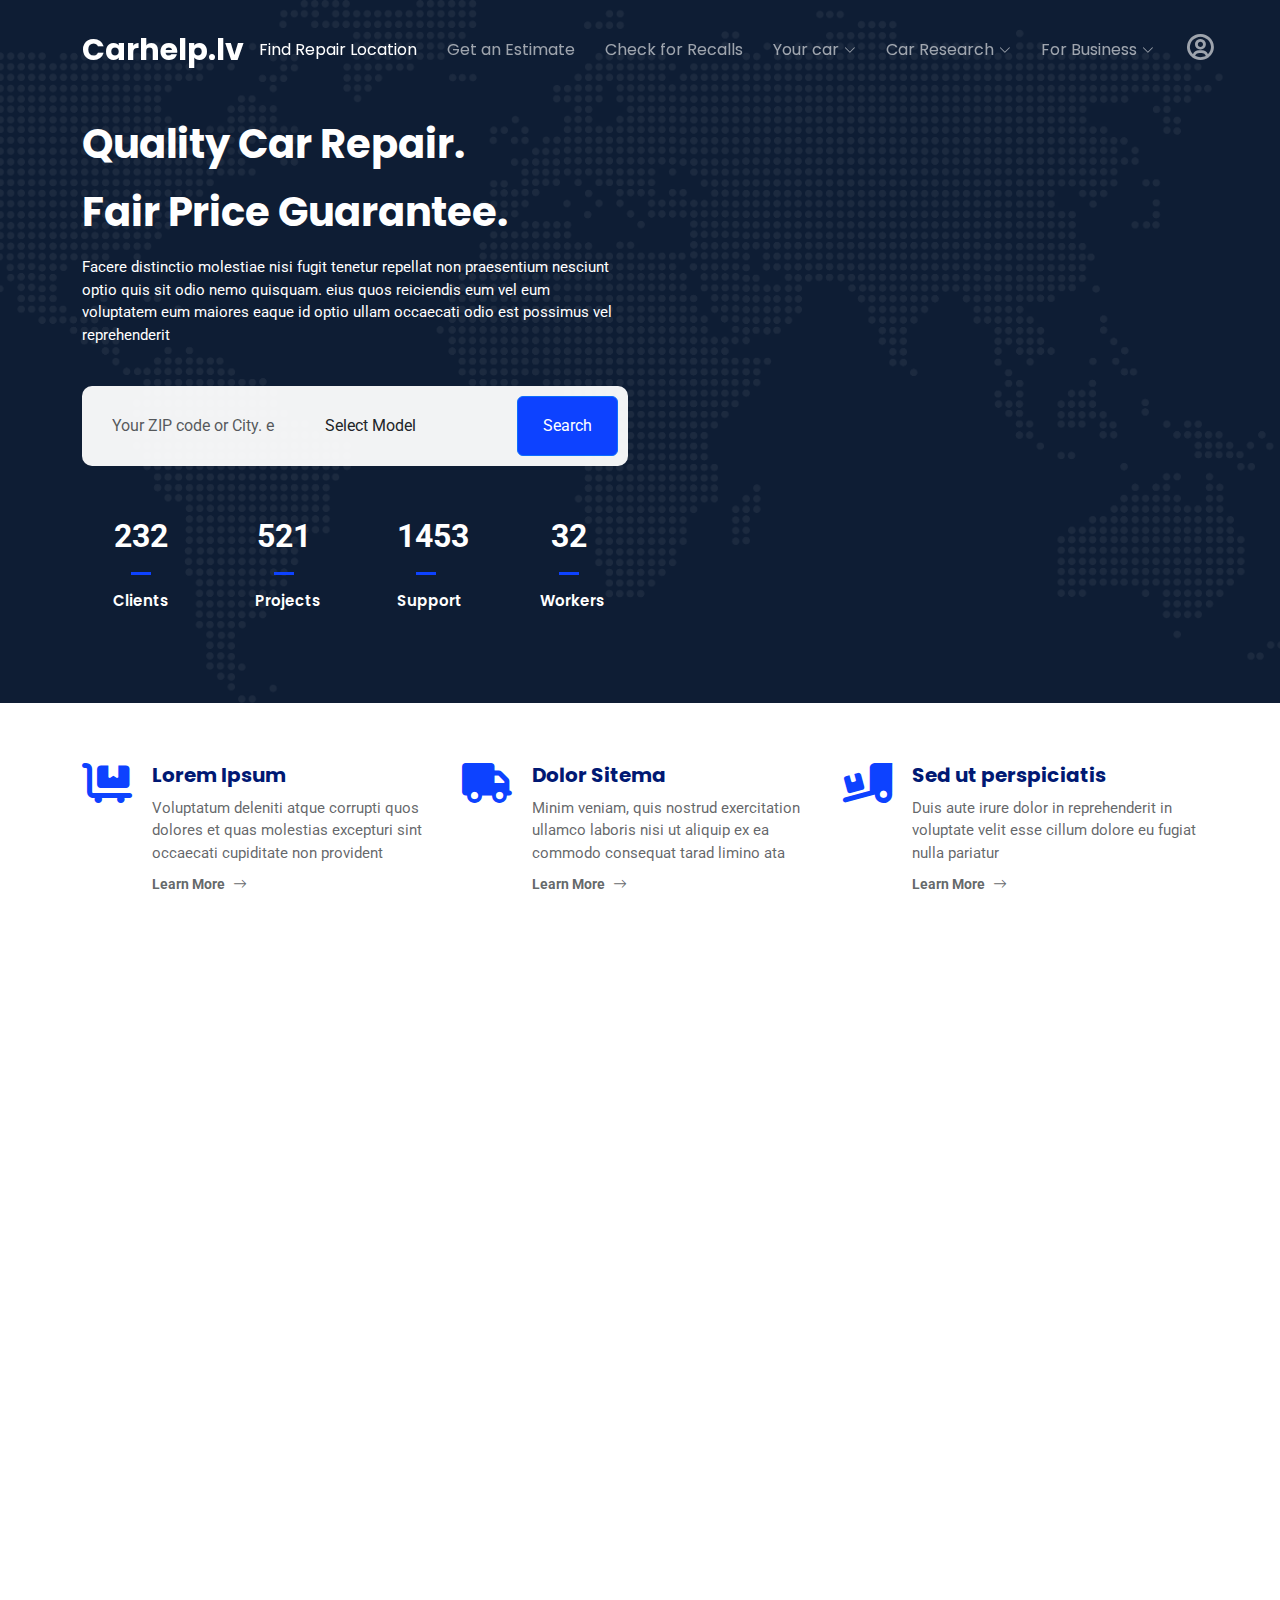
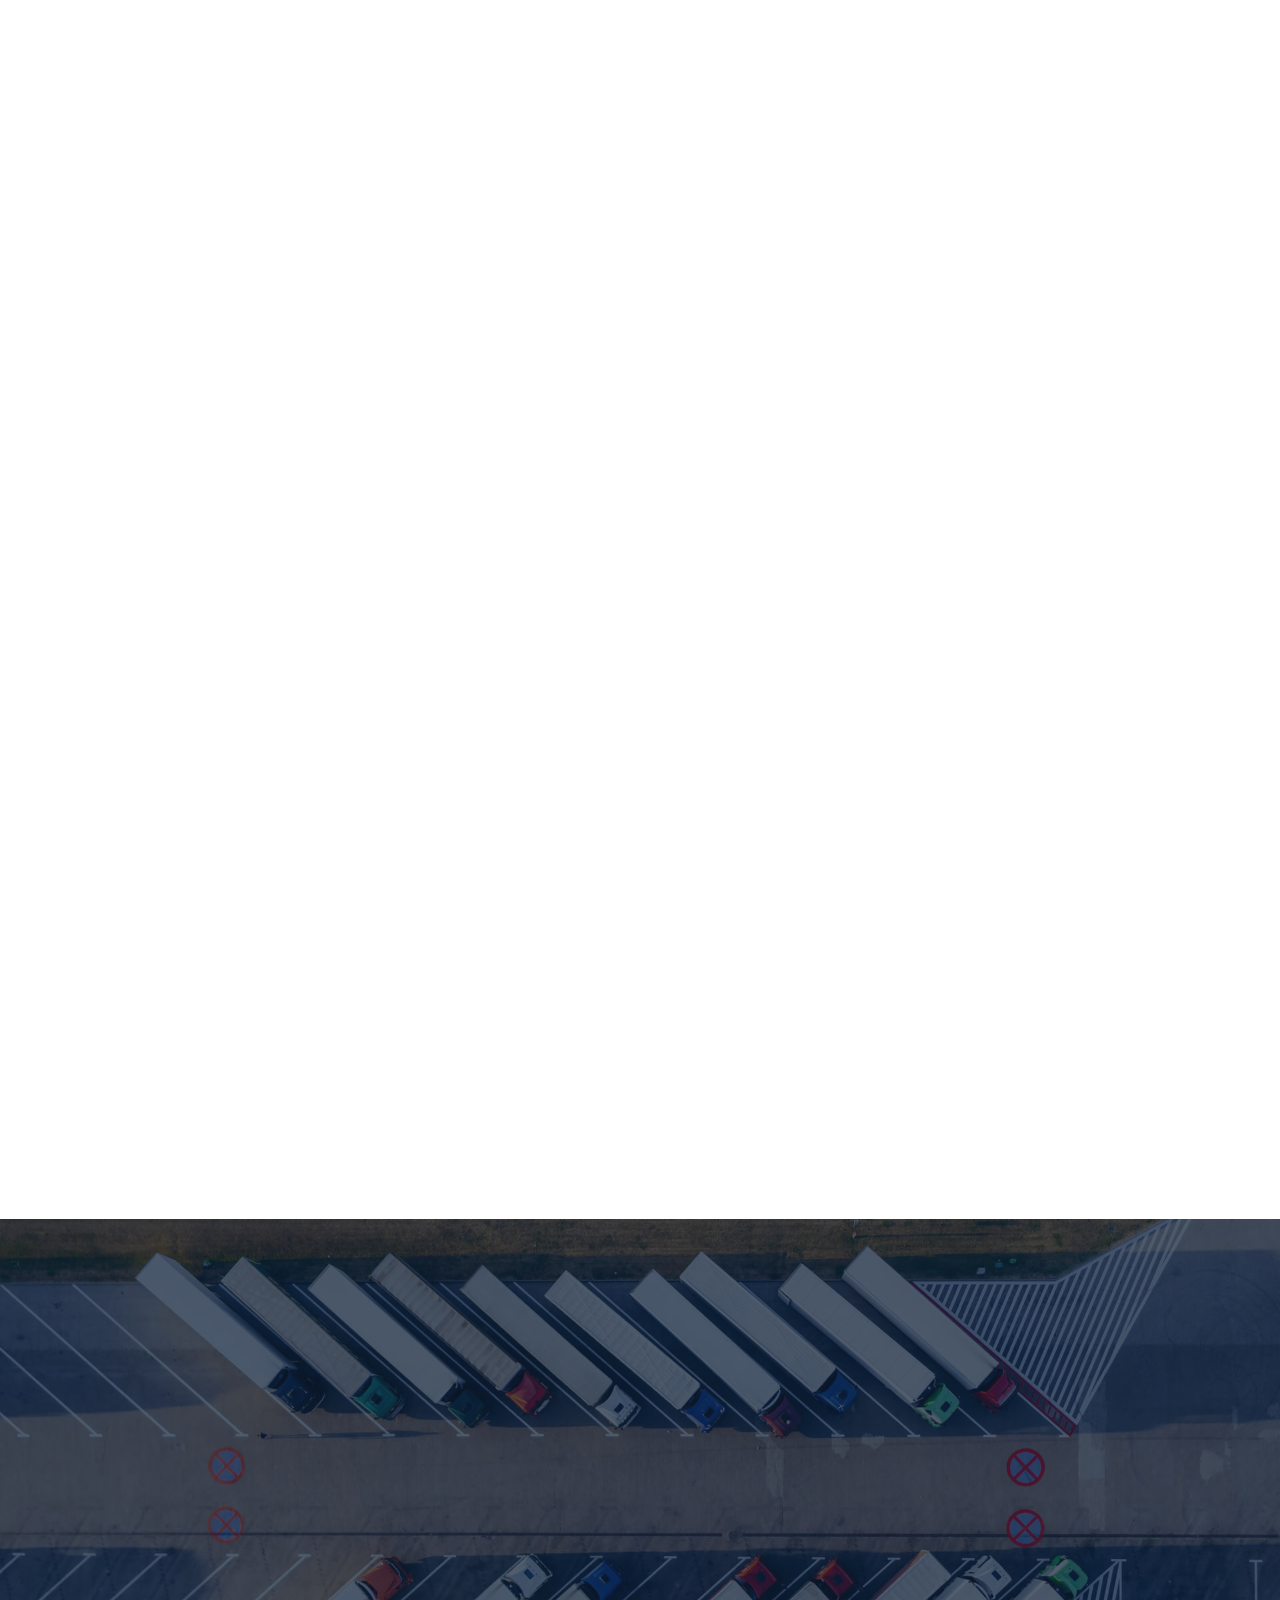
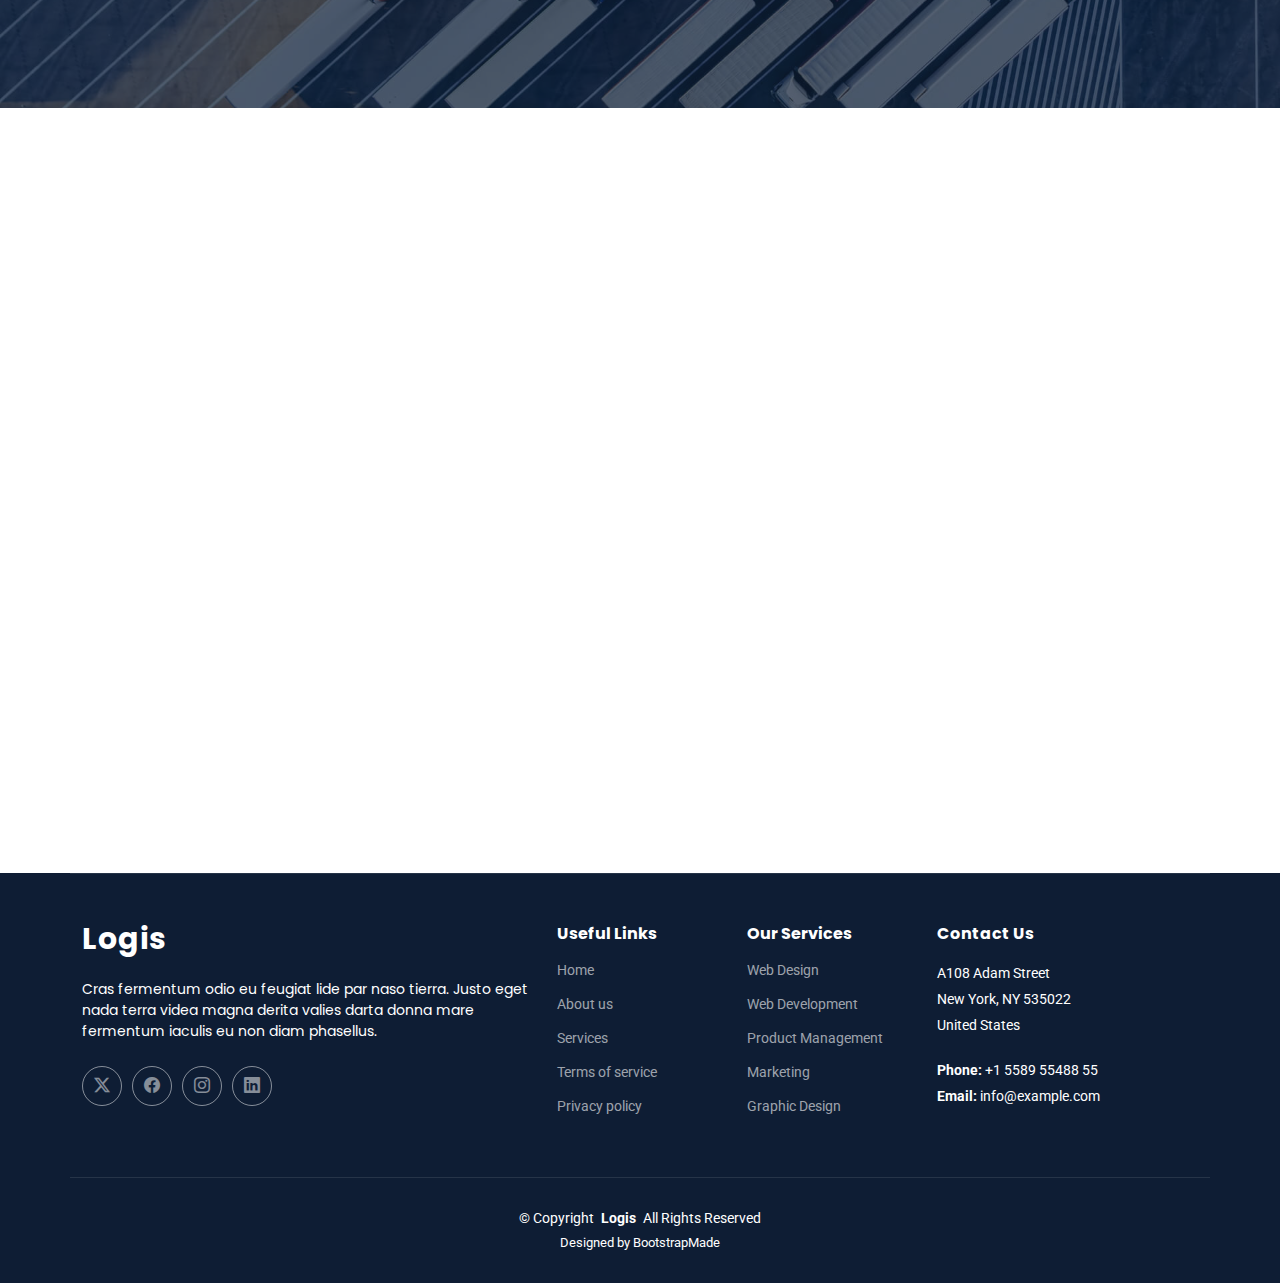
==== index.html @ 6262b12f "initial commit" ====
<!DOCTYPE html>
<html lang="en">

<head>
  <meta charset="utf-8">
  <meta content="width=device-width, initial-scale=1.0" name="viewport">
  <title>CARHELP.LV</title>
  <meta name="description" content="">
  <meta name="keywords" content="">

  <!-- Favicons -->
  <link href="assets/img/favicon.png" rel="icon">
  <link href="assets/img/apple-touch-icon.png" rel="apple-touch-icon">

  <!-- Fonts -->
  <link href="https://fonts.googleapis.com" rel="preconnect">
  <link href="https://fonts.gstatic.com" rel="preconnect" crossorigin>
  <link href="https://fonts.googleapis.com/css2?family=Roboto:ital,wght@0,100;0,300;0,400;0,500;0,700;0,900;1,100;1,300;1,400;1,500;1,700;1,900&family=Poppins:ital,wght@0,100;0,200;0,300;0,400;0,500;0,600;0,700;0,800;0,900;1,100;1,200;1,300;1,400;1,500;1,600;1,700;1,800;1,900&display=swap" rel="stylesheet">

  <!-- Vendor CSS Files -->
  <link href="assets/vendor/bootstrap/css/bootstrap.min.css" rel="stylesheet">
  <link href="assets/vendor/bootstrap-icons/bootstrap-icons.css" rel="stylesheet">
  <link href="assets/vendor/aos/aos.css" rel="stylesheet">
  <link href="assets/vendor/fontawesome-free/css/all.min.css" rel="stylesheet">
  <link href="assets/vendor/glightbox/css/glightbox.min.css" rel="stylesheet">
  <link href="assets/vendor/swiper/swiper-bundle.min.css" rel="stylesheet">

  <link href='https://unpkg.com/boxicons@2.1.4/css/boxicons.min.css' rel='stylesheet'>

  <!-- Main CSS File -->
  <link href="assets/css/main.css" rel="stylesheet">

</head>

<body class="index-page">

  <header id="header" class="header d-flex align-items-center fixed-top">
    <div class="container-fluid container-xl position-relative d-flex align-items-center">

      <a href="index.html" class="logo d-flex align-items-center me-auto">
        <!-- Uncomment the line below if you also wish to use an image logo -->
        <!-- <img src="assets/img/logo.png" alt=""> -->
        <h1 class="sitename">Carhelp.lv</h1>
      </a>

      <nav id="navmenu" class="navmenu">
        <ul>
          <li><a href="map.html" class="active">Find Repair Location<br></a></li>
          <li><a href="about.html">Get an Estimate</a></li>
          <li><a href="services.html">Check for Recalls</a></li>
          <li class="dropdown"><a href="#"><span>Your car</span> <i class="bi bi-chevron-down toggle-dropdown"></i></a>
            <ul>
              <li><a href="#">Dropdown 1</a></li>
              <li class="dropdown"><a href="#"><span>Deep Dropdown</span> <i class="bi bi-chevron-down toggle-dropdown"></i></a>
                <ul>
                  <li><a href="#">Deep Dropdown 1</a></li>
                  <li><a href="#">Deep Dropdown 2</a></li>
                  <li><a href="#">Deep Dropdown 3</a></li>
                  <li><a href="#">Deep Dropdown 4</a></li>
                  <li><a href="#">Deep Dropdown 5</a></li>
                </ul>
              </li>
              <li><a href="#">Dropdown 2</a></li>
              <li><a href="#">Dropdown 3</a></li>
              <li><a href="#">Dropdown 4</a></li>
            </ul>
          </li>
          <li class="dropdown"><a href="#"><span>Car Research</span> <i class="bi bi-chevron-down toggle-dropdown"></i></a>
            <ul>
              <li><a href="#">Dropdown 1</a></li>
              <li class="dropdown"><a href="#"><span>Deep Dropdown</span> <i class="bi bi-chevron-down toggle-dropdown"></i></a>
                <ul>
                  <li><a href="#">Deep Dropdown 1</a></li>
                  <li><a href="#">Deep Dropdown 2</a></li>
                  <li><a href="#">Deep Dropdown 3</a></li>
                  <li><a href="#">Deep Dropdown 4</a></li>
                  <li><a href="#">Deep Dropdown 5</a></li>
                </ul>
              </li>
              <li><a href="#">Dropdown 2</a></li>
              <li><a href="#">Dropdown 3</a></li>
              <li><a href="#">Dropdown 4</a></li>
            </ul>
          </li>
          <li class="dropdown"><a href="#"><span>For Business</span> <i class="bi bi-chevron-down toggle-dropdown"></i></a>
            <ul>
              <li><a href="#">Dropdown 1</a></li>
              <li class="dropdown"><a href="#"><span>Deep Dropdown</span> <i class="bi bi-chevron-down toggle-dropdown"></i></a>
                <ul>
                  <li><a href="#">Deep Dropdown 1</a></li>
                  <li><a href="#">Deep Dropdown 2</a></li>
                  <li><a href="#">Deep Dropdown 3</a></li>
                  <li><a href="#">Deep Dropdown 4</a></li>
                  <li><a href="#">Deep Dropdown 5</a></li>
                </ul>
              </li>
              <li><a href="#">Dropdown 2</a></li>
              <li><a href="#">Dropdown 3</a></li>
              <li><a href="#">Dropdown 4</a></li>
            </ul>
          </li>
        </ul>
        <i class="mobile-nav-toggle d-xl-none bi bi-list"></i>
      </nav>

      <!-- <a class="btn-getstarted" href="get-a-quote.html">
        <i class='bx bx-search-alt-2'></i>
      </a> -->

      <a href="" class="btn-getstarted">
        <i class='bx bx-user-circle'></i>
      </a>

    </div>
  </header>

  <main class="main">

    <!-- Hero Section -->
    <section id="hero" class="hero section dark-background">

      <img src="assets/img/world-dotted-map.png" alt="" class="hero-bg" data-aos="fade-in">

      <div class="container">
        <div class="row gy-4 d-flex justify-content-between">
          <div class="col-lg-6 order-2 order-lg-1 d-flex flex-column justify-content-center">
            <h2 data-aos="fade-up">Quality Car Repair.</h2>
            <h2 data-aos="fade-up">Fair Price Guarantee.</h2>
            <p data-aos="fade-up" data-aos-delay="100">Facere distinctio molestiae nisi fugit tenetur repellat non praesentium nesciunt optio quis sit odio nemo quisquam. eius quos reiciendis eum vel eum voluptatem eum maiores eaque id optio ullam occaecati odio est possimus vel reprehenderit</p>

            <form action="#" class="form-search d-flex align-items-stretch mb-3" data-aos="fade-up" data-aos-delay="200">
              <input type="text" class="form-control" placeholder="Your ZIP code or City. e.g. New York">
              <select name="" id="" class="form-control">
                <option value="">Select Model</option>
                <option value="">BMW</option>
                <option value="">Mercedes-Benz</option>
                <option value="">Audi</option>
              </select>
              <button type="submit" class="btn btn-primary">Search</button>
            </form>

            <div class="row gy-4" data-aos="fade-up" data-aos-delay="300">

              <div class="col-lg-3 col-6">
                <div class="stats-item text-center w-100 h-100">
                  <span data-purecounter-start="0" data-purecounter-end="232" data-purecounter-duration="0" class="purecounter">232</span>
                  <p>Clients</p>
                </div>
              </div><!-- End Stats Item -->

              <div class="col-lg-3 col-6">
                <div class="stats-item text-center w-100 h-100">
                  <span data-purecounter-start="0" data-purecounter-end="521" data-purecounter-duration="0" class="purecounter">521</span>
                  <p>Projects</p>
                </div>
              </div><!-- End Stats Item -->

              <div class="col-lg-3 col-6">
                <div class="stats-item text-center w-100 h-100">
                  <span data-purecounter-start="0" data-purecounter-end="1453" data-purecounter-duration="0" class="purecounter">1453</span>
                  <p>Support</p>
                </div>
              </div><!-- End Stats Item -->

              <div class="col-lg-3 col-6">
                <div class="stats-item text-center w-100 h-100">
                  <span data-purecounter-start="0" data-purecounter-end="32" data-purecounter-duration="0" class="purecounter">32</span>
                  <p>Workers</p>
                </div>
              </div><!-- End Stats Item -->

            </div>

          </div>

          <!-- <div class="col-lg-5 order-1 order-lg-2 hero-img" data-aos="zoom-out">
            <img src="assets/img/hero-img.svg" class="img-fluid mb-3 mb-lg-0" alt="">
          </div> -->

        </div>
      </div>

    </section><!-- /Hero Section -->

    <!-- Featured Services Section -->
    <section id="featured-services" class="featured-services section">

      <div class="container">

        <div class="row gy-4">

          <div class="col-lg-4 col-md-6 service-item d-flex" data-aos="fade-up" data-aos-delay="100">
            <div class="icon flex-shrink-0"><i class="fa-solid fa-cart-flatbed"></i></div>
            <div>
              <h4 class="title">Lorem Ipsum</h4>
              <p class="description">Voluptatum deleniti atque corrupti quos dolores et quas molestias excepturi sint occaecati cupiditate non provident</p>
              <a href="#" class="readmore stretched-link"><span>Learn More</span><i class="bi bi-arrow-right"></i></a>
            </div>
          </div>
          <!-- End Service Item -->

          <div class="col-lg-4 col-md-6 service-item d-flex" data-aos="fade-up" data-aos-delay="200">
            <div class="icon flex-shrink-0"><i class="fa-solid fa-truck"></i></div>
            <div>
              <h4 class="title">Dolor Sitema</h4>
              <p class="description">Minim veniam, quis nostrud exercitation ullamco laboris nisi ut aliquip ex ea commodo consequat tarad limino ata</p>
              <a href="#" class="readmore stretched-link"><span>Learn More</span><i class="bi bi-arrow-right"></i></a>
            </div>
          </div><!-- End Service Item -->

          <div class="col-lg-4 col-md-6 service-item d-flex" data-aos="fade-up" data-aos-delay="300">
            <div class="icon flex-shrink-0"><i class="fa-solid fa-truck-ramp-box"></i></div>
            <div>
              <h4 class="title">Sed ut perspiciatis</h4>
              <p class="description">Duis aute irure dolor in reprehenderit in voluptate velit esse cillum dolore eu fugiat nulla pariatur</p>
              <a href="#" class="readmore stretched-link"><span>Learn More</span><i class="bi bi-arrow-right"></i></a>
            </div>
          </div><!-- End Service Item -->

        </div>

      </div>

    </section><!-- /Featured Services Section -->

    <!-- About Section -->
    <section id="about" class="about section">

      <div class="container">

        <div class="row gy-4">

          <div class="col-lg-6 position-relative align-self-start order-lg-last order-first" data-aos="fade-up" data-aos-delay="200">
            <img src="assets/img/about.jpg" class="img-fluid" alt="">
            <a href="https://www.youtube.com/watch?v=Y7f98aduVJ8" class="glightbox pulsating-play-btn"></a>
          </div>

          <div class="col-lg-6 content order-last  order-lg-first" data-aos="fade-up" data-aos-delay="100">
            <h3>About Us</h3>
            <p>
              Dolor iure expedita id fuga asperiores qui sunt consequatur minima. Quidem voluptas deleniti. Sit quia molestiae quia quas qui magnam itaque veritatis dolores. Corrupti totam ut eius incidunt reiciendis veritatis asperiores placeat.
            </p>
            <ul>
              <li>
                <i class="bi bi-diagram-3"></i>
                <div>
                  <h5>Ullamco laboris nisi ut aliquip consequat</h5>
                  <p>Magni facilis facilis repellendus cum excepturi quaerat praesentium libre trade</p>
                </div>
              </li>
              <li>
                <i class="bi bi-fullscreen-exit"></i>
                <div>
                  <h5>Magnam soluta odio exercitationem reprehenderi</h5>
                  <p>Quo totam dolorum at pariatur aut distinctio dolorum laudantium illo direna pasata redi</p>
                </div>
              </li>
              <li>
                <i class="bi bi-broadcast"></i>
                <div>
                  <h5>Voluptatem et qui exercitationem</h5>
                  <p>Et velit et eos maiores est tempora et quos dolorem autem tempora incidunt maxime veniam</p>
                </div>
              </li>
            </ul>
          </div>

        </div>

      </div>

    </section><!-- /About Section -->

    <!-- Services Section -->
    <section id="services" class="services section">

      <!-- Section Title -->
      <div class="container section-title" data-aos="fade-up">
        <span>Our Services<br></span>
        <h2>Our ServiceS</h2>
        <p>Necessitatibus eius consequatur ex aliquid fuga eum quidem sint consectetur velit</p>
      </div><!-- End Section Title -->

      <div class="container">

        <div class="row gy-4">

          <div class="col-lg-4 col-md-6" data-aos="fade-up" data-aos-delay="100">
            <div class="card">
              <div class="card-img">
                <img src="assets/img/service-1.jpg" alt="" class="img-fluid">
              </div>
              <h3>Storage</h3>
              <p>Cumque eos in qui numquam. Aut aspernatur perferendis sed atque quia voluptas quisquam repellendus temporibus itaqueofficiis odit</p>
            </div>
          </div><!-- End Card Item -->

          <div class="col-lg-4 col-md-6" data-aos="fade-up" data-aos-delay="200">
            <div class="card">
              <div class="card-img">
                <img src="assets/img/service-2.jpg" alt="" class="img-fluid">
              </div>
              <h3><a href="#" class="stretched-link">Logistics</a></h3>
              <p>Asperiores provident dolor accusamus pariatur dolore nam id audantium ut et iure incidunt molestiae dolor ipsam ducimus occaecati nisi</p>
            </div>
          </div><!-- End Card Item -->

          <div class="col-lg-4 col-md-6" data-aos="fade-up" data-aos-delay="300">
            <div class="card">
              <div class="card-img">
                <img src="assets/img/service-3.jpg" alt="" class="img-fluid">
              </div>
              <h3><a href="#" class="stretched-link">Cargo</a></h3>
              <p>Dicta quam similique quia architecto eos nisi aut ratione aut ipsum reiciendis sit doloremque oluptatem aut et molestiae ut et nihil</p>
            </div>
          </div><!-- End Card Item -->

          <div class="col-lg-4 col-md-6" data-aos="fade-up" data-aos-delay="400">
            <div class="card">
              <div class="card-img">
                <img src="assets/img/service-4.jpg" alt="" class="img-fluid">
              </div>
              <h3><a href="#" class="stretched-link">Trucking</a></h3>
              <p>Dicta quam similique quia architecto eos nisi aut ratione aut ipsum reiciendis sit doloremque oluptatem aut et molestiae ut et nihil</p>
            </div>
          </div><!-- End Card Item -->

          <div class="col-lg-4 col-md-6" data-aos="fade-up" data-aos-delay="500">
            <div class="card">
              <div class="card-img">
                <img src="assets/img/service-5.jpg" alt="" class="img-fluid">
              </div>
              <h3>Packaging</h3>
              <p>Illo consequuntur quisquam delectus praesentium modi dignissimos facere vel cum onsequuntur maiores beatae consequatur magni voluptates</p>
            </div>
          </div><!-- End Card Item -->

          <div class="col-lg-4 col-md-6" data-aos="fade-up" data-aos-delay="600">
            <div class="card">
              <div class="card-img">
                <img src="assets/img/service-6.jpg" alt="" class="img-fluid">
              </div>
              <h3><a href="#" class="stretched-link">Warehousing</a></h3>
              <p>Quas assumenda non occaecati molestiae. In aut earum sed natus eatae in vero. Ab modi quisquam aut nostrum unde et qui est non quo nulla</p>
            </div>
          </div><!-- End Card Item -->

        </div>

      </div>

    </section><!-- /Services Section -->

    <!-- Call To Action Section -->
    <!-- <section id="call-to-action" class="call-to-action section dark-background">

      <img src="assets/img/cta-bg.jpg" alt="">

      <div class="container">
        <div class="row justify-content-center" data-aos="zoom-in" data-aos-delay="100">
          <div class="col-xl-10">
            <div class="text-center">
              <h3>Call To Action</h3>
              <p>Duis aute irure dolor in reprehenderit in voluptate velit esse cillum dolore eu fugiat nulla pariatur. Excepteur sint occaecat cupidatat non proident, sunt in culpa qui officia deserunt mollit anim id est laborum.</p>
              <a class="cta-btn" href="#">Call To Action</a>
            </div>
          </div>
        </div>
      </div>

    </section> -->
    <!-- /Call To Action Section -->

    <!-- Features Section -->
    <!-- <section id="features" class="features section">

      
      <div class="container section-title" data-aos="fade-up">
        <span>Features</span>
        <h2>Features</h2>
        <p>Necessitatibus eius consequatur ex aliquid fuga eum quidem sint consectetur velit</p>
      </div>
      

      <div class="container">

        <div class="row gy-4 align-items-center features-item">
          <div class="col-md-5 d-flex align-items-center" data-aos="zoom-out" data-aos-delay="100">
            <img src="assets/img/features-1.jpg" class="img-fluid" alt="">
          </div>
          <div class="col-md-7" data-aos="fade-up" data-aos-delay="100">
            <h3>Voluptatem dignissimos provident quasi corporis voluptates sit assumenda.</h3>
            <p class="fst-italic">
              Lorem ipsum dolor sit amet, consectetur adipiscing elit, sed do eiusmod tempor incididunt ut labore et dolore
              magna aliqua.
            </p>
            <ul>
              <li><i class="bi bi-check"></i><span> Ullamco laboris nisi ut aliquip ex ea commodo consequat.</span></li>
              <li><i class="bi bi-check"></i> <span>Duis aute irure dolor in reprehenderit in voluptate velit.</span></li>
              <li><i class="bi bi-check"></i> <span>Ullam est qui quos consequatur eos accusamus.</span></li>
            </ul>
          </div>
        </div>
        

        <div class="row gy-4 align-items-center features-item">
          <div class="col-md-5 order-1 order-md-2 d-flex align-items-center" data-aos="zoom-out" data-aos-delay="200">
            <img src="assets/img/features-2.jpg" class="img-fluid" alt="">
          </div>
          <div class="col-md-7 order-2 order-md-1" data-aos="fade-up" data-aos-delay="200">
            <h3>Corporis temporibus maiores provident</h3>
            <p class="fst-italic">
              Lorem ipsum dolor sit amet, consectetur adipiscing elit, sed do eiusmod tempor incididunt ut labore et dolore
              magna aliqua.
            </p>
            <p>
              Ullamco laboris nisi ut aliquip ex ea commodo consequat. Duis aute irure dolor in reprehenderit in voluptate
              velit esse cillum dolore eu fugiat nulla pariatur. Excepteur sint occaecat cupidatat non proident, sunt in
              culpa qui officia deserunt mollit anim id est laborum
            </p>
          </div>
        </div>
        

        <div class="row gy-4 align-items-center features-item">
          <div class="col-md-5 d-flex align-items-center" data-aos="zoom-out">
            <img src="assets/img/features-3.jpg" class="img-fluid" alt="">
          </div>
          <div class="col-md-7" data-aos="fade-up">
            <h3>Sunt consequatur ad ut est nulla consectetur reiciendis animi voluptas</h3>
            <p>Cupiditate placeat cupiditate placeat est ipsam culpa. Delectus quia minima quod. Sunt saepe odit aut quia voluptatem hic voluptas dolor doloremque.</p>
            <ul>
              <li><i class="bi bi-check"></i> <span>Ullamco laboris nisi ut aliquip ex ea commodo consequat.</span></li>
              <li><i class="bi bi-check"></i><span> Duis aute irure dolor in reprehenderit in voluptate velit.</span></li>
              <li><i class="bi bi-check"></i> <span>Facilis ut et voluptatem aperiam. Autem soluta ad fugiat</span>.</li>
            </ul>
          </div>
        </div>

        <div class="row gy-4 align-items-center features-item">
          <div class="col-md-5 order-1 order-md-2 d-flex align-items-center" data-aos="zoom-out">
            <img src="assets/img/features-4.jpg" class="img-fluid" alt="">
          </div>
          <div class="col-md-7 order-2 order-md-1" data-aos="fade-up">
            <h3>Quas et necessitatibus eaque impedit ipsum animi consequatur incidunt in</h3>
            <p class="fst-italic">
              Lorem ipsum dolor sit amet, consectetur adipiscing elit, sed do eiusmod tempor incididunt ut labore et dolore
              magna aliqua.
            </p>
            <p>
              Ullamco laboris nisi ut aliquip ex ea commodo consequat. Duis aute irure dolor in reprehenderit in voluptate
              velit esse cillum dolore eu fugiat nulla pariatur. Excepteur sint occaecat cupidatat non proident, sunt in
              culpa qui officia deserunt mollit anim id est laborum
            </p>
          </div>
        </div>

      </div>

    </section> -->
    <!-- /Features Section -->

    <!-- Pricing Section -->
    <!-- <section id="pricing" class="pricing section">

      <div class="container section-title" data-aos="fade-up">
        <span>Pricing</span>
        <h2>Pricing</h2>
        <p>Necessitatibus eius consequatur ex aliquid fuga eum quidem sint consectetur velit</p>
      </div>

      <div class="container">

        <div class="row gy-4">

          <div class="col-lg-4" data-aos="zoom-in" data-aos-delay="100">
            <div class="pricing-item">
              <h3>Free Plan</h3>
              <h4><sup>$</sup>0<span> / month</span></h4>
              <ul>
                <li><i class="bi bi-check"></i> <span>Quam adipiscing vitae proin</span></li>
                <li><i class="bi bi-check"></i> <span>Nec feugiat nisl pretium</span></li>
                <li><i class="bi bi-check"></i> <span>Nulla at volutpat diam uteera</span></li>
                <li class="na"><i class="bi bi-x"></i> <span>Pharetra massa massa ultricies</span></li>
                <li class="na"><i class="bi bi-x"></i> <span>Massa ultricies mi quis hendrerit</span></li>
              </ul>
              <a href="#" class="buy-btn">Buy Now</a>
            </div>
          </div>

          <div class="col-lg-4" data-aos="zoom-in" data-aos-delay="200">
            <div class="pricing-item featured">
              <h3>Business Plan</h3>
              <h4><sup>$</sup>29<span> / month</span></h4>
              <ul>
                <li><i class="bi bi-check"></i> <span>Quam adipiscing vitae proin</span></li>
                <li><i class="bi bi-check"></i> <span>Nec feugiat nisl pretium</span></li>
                <li><i class="bi bi-check"></i> <span>Nulla at volutpat diam uteera</span></li>
                <li><i class="bi bi-check"></i> <span>Pharetra massa massa ultricies</span></li>
                <li><i class="bi bi-check"></i> <span>Massa ultricies mi quis hendrerit</span></li>
              </ul>
              <a href="#" class="buy-btn">Buy Now</a>
            </div>
          </div>

          <div class="col-lg-4" data-aos="zoom-in" data-aos-delay="300">
            <div class="pricing-item">
              <h3>Developer Plan</h3>
              <h4><sup>$</sup>49<span> / month</span></h4>
              <ul>
                <li><i class="bi bi-check"></i> <span>Quam adipiscing vitae proin</span></li>
                <li><i class="bi bi-check"></i> <span>Nec feugiat nisl pretium</span></li>
                <li><i class="bi bi-check"></i> <span>Nulla at volutpat diam uteera</span></li>
                <li><i class="bi bi-check"></i> <span>Pharetra massa massa ultricies</span></li>
                <li><i class="bi bi-check"></i> <span>Massa ultricies mi quis hendrerit</span></li>
              </ul>
              <a href="#" class="buy-btn">Buy Now</a>
            </div>
          </div>

        </div>

      </div>

    </section> -->
    <!-- /Pricing Section -->

    <!-- Testimonials Section -->
    <section id="testimonials" class="testimonials section dark-background">

      <img src="assets/img/testimonials-bg.jpg" class="testimonials-bg" alt="">

      <div class="container" data-aos="fade-up" data-aos-delay="100">

        <div class="swiper init-swiper">
          <script type="application/json" class="swiper-config">
            {
              "loop": true,
              "speed": 600,
              "autoplay": {
                "delay": 5000
              },
              "slidesPerView": "auto",
              "pagination": {
                "el": ".swiper-pagination",
                "type": "bullets",
                "clickable": true
              }
            }
          </script>
          <div class="swiper-wrapper">

            <div class="swiper-slide">
              <div class="testimonial-item">
                <img src="assets/img/testimonials/testimonials-1.jpg" class="testimonial-img" alt="">
                <h3>Saul Goodman</h3>
                <h4>Ceo &amp; Founder</h4>
                <div class="stars">
                  <i class="bi bi-star-fill"></i><i class="bi bi-star-fill"></i><i class="bi bi-star-fill"></i><i class="bi bi-star-fill"></i><i class="bi bi-star-fill"></i>
                </div>
                <p>
                  <i class="bi bi-quote quote-icon-left"></i>
                  <span>Proin iaculis purus consequat sem cure digni ssim donec porttitora entum suscipit rhoncus. Accusantium quam, ultricies eget id, aliquam eget nibh et. Maecen aliquam, risus at semper.</span>
                  <i class="bi bi-quote quote-icon-right"></i>
                </p>
              </div>
            </div><!-- End testimonial item -->

            <div class="swiper-slide">
              <div class="testimonial-item">
                <img src="assets/img/testimonials/testimonials-2.jpg" class="testimonial-img" alt="">
                <h3>Sara Wilsson</h3>
                <h4>Designer</h4>
                <div class="stars">
                  <i class="bi bi-star-fill"></i><i class="bi bi-star-fill"></i><i class="bi bi-star-fill"></i><i class="bi bi-star-fill"></i><i class="bi bi-star-fill"></i>
                </div>
                <p>
                  <i class="bi bi-quote quote-icon-left"></i>
                  <span>Export tempor illum tamen malis malis eram quae irure esse labore quem cillum quid cillum eram malis quorum velit fore eram velit sunt aliqua noster fugiat irure amet legam anim culpa.</span>
                  <i class="bi bi-quote quote-icon-right"></i>
                </p>
              </div>
            </div><!-- End testimonial item -->

            <div class="swiper-slide">
              <div class="testimonial-item">
                <img src="assets/img/testimonials/testimonials-3.jpg" class="testimonial-img" alt="">
                <h3>Jena Karlis</h3>
                <h4>Store Owner</h4>
                <div class="stars">
                  <i class="bi bi-star-fill"></i><i class="bi bi-star-fill"></i><i class="bi bi-star-fill"></i><i class="bi bi-star-fill"></i><i class="bi bi-star-fill"></i>
                </div>
                <p>
                  <i class="bi bi-quote quote-icon-left"></i>
                  <span>Enim nisi quem export duis labore cillum quae magna enim sint quorum nulla quem veniam duis minim tempor labore quem eram duis noster aute amet eram fore quis sint minim.</span>
                  <i class="bi bi-quote quote-icon-right"></i>
                </p>
              </div>
            </div><!-- End testimonial item -->

            <div class="swiper-slide">
              <div class="testimonial-item">
                <img src="assets/img/testimonials/testimonials-4.jpg" class="testimonial-img" alt="">
                <h3>Matt Brandon</h3>
                <h4>Freelancer</h4>
                <div class="stars">
                  <i class="bi bi-star-fill"></i><i class="bi bi-star-fill"></i><i class="bi bi-star-fill"></i><i class="bi bi-star-fill"></i><i class="bi bi-star-fill"></i>
                </div>
                <p>
                  <i class="bi bi-quote quote-icon-left"></i>
                  <span>Fugiat enim eram quae cillum dolore dolor amet nulla culpa multos export minim fugiat minim velit minim dolor enim duis veniam ipsum anim magna sunt elit fore quem dolore labore illum veniam.</span>
                  <i class="bi bi-quote quote-icon-right"></i>
                </p>
              </div>
            </div><!-- End testimonial item -->

            <div class="swiper-slide">
              <div class="testimonial-item">
                <img src="assets/img/testimonials/testimonials-5.jpg" class="testimonial-img" alt="">
                <h3>John Larson</h3>
                <h4>Entrepreneur</h4>
                <div class="stars">
                  <i class="bi bi-star-fill"></i><i class="bi bi-star-fill"></i><i class="bi bi-star-fill"></i><i class="bi bi-star-fill"></i><i class="bi bi-star-fill"></i>
                </div>
                <p>
                  <i class="bi bi-quote quote-icon-left"></i>
                  <span>Quis quorum aliqua sint quem legam fore sunt eram irure aliqua veniam tempor noster veniam enim culpa labore duis sunt culpa nulla illum cillum fugiat legam esse veniam culpa fore nisi cillum quid.</span>
                  <i class="bi bi-quote quote-icon-right"></i>
                </p>
              </div>
            </div><!-- End testimonial item -->

          </div>
          <div class="swiper-pagination"></div>
        </div>

      </div>

    </section><!-- /Testimonials Section -->

    <!-- Faq Section -->
    <section id="faq" class="faq section">

      <!-- Section Title -->
      <div class="container section-title" data-aos="fade-up">
        <span>Frequently Asked Questions</span>
        <h2>Frequently Asked Questions</h2>
        <p>Necessitatibus eius consequatur ex aliquid fuga eum quidem sint consectetur velit</p>
      </div><!-- End Section Title -->

      <div class="container">

        <div class="row justify-content-center">

          <div class="col-lg-10">

            <div class="faq-container">

              <div class="faq-item faq-active" data-aos="fade-up" data-aos-delay="200">
                <i class="faq-icon bi bi-question-circle"></i>
                <h3>Non consectetur a erat nam at lectus urna duis?</h3>
                <div class="faq-content">
                  <p>Feugiat pretium nibh ipsum consequat. Tempus iaculis urna id volutpat lacus laoreet non curabitur gravida. Venenatis lectus magna fringilla urna porttitor rhoncus dolor purus non.</p>
                </div>
                <i class="faq-toggle bi bi-chevron-right"></i>
              </div><!-- End Faq item-->

              <div class="faq-item" data-aos="fade-up" data-aos-delay="300">
                <i class="faq-icon bi bi-question-circle"></i>
                <h3>Feugiat scelerisque varius morbi enim nunc faucibus a pellentesque?</h3>
                <div class="faq-content">
                  <p>Dolor sit amet consectetur adipiscing elit pellentesque habitant morbi. Id interdum velit laoreet id donec ultrices. Fringilla phasellus faucibus scelerisque eleifend donec pretium. Est pellentesque elit ullamcorper dignissim. Mauris ultrices eros in cursus turpis massa tincidunt dui.</p>
                </div>
                <i class="faq-toggle bi bi-chevron-right"></i>
              </div><!-- End Faq item-->

              <div class="faq-item" data-aos="fade-up" data-aos-delay="400">
                <i class="faq-icon bi bi-question-circle"></i>
                <h3>Dolor sit amet consectetur adipiscing elit pellentesque?</h3>
                <div class="faq-content">
                  <p>Eleifend mi in nulla posuere sollicitudin aliquam ultrices sagittis orci. Faucibus pulvinar elementum integer enim. Sem nulla pharetra diam sit amet nisl suscipit. Rutrum tellus pellentesque eu tincidunt. Lectus urna duis convallis convallis tellus. Urna molestie at elementum eu facilisis sed odio morbi quis</p>
                </div>
                <i class="faq-toggle bi bi-chevron-right"></i>
              </div><!-- End Faq item-->

              <div class="faq-item" data-aos="fade-up" data-aos-delay="500">
                <i class="faq-icon bi bi-question-circle"></i>
                <h3>Ac odio tempor orci dapibus. Aliquam eleifend mi in nulla?</h3>
                <div class="faq-content">
                  <p>Dolor sit amet consectetur adipiscing elit pellentesque habitant morbi. Id interdum velit laoreet id donec ultrices. Fringilla phasellus faucibus scelerisque eleifend donec pretium. Est pellentesque elit ullamcorper dignissim. Mauris ultrices eros in cursus turpis massa tincidunt dui.</p>
                </div>
                <i class="faq-toggle bi bi-chevron-right"></i>
              </div><!-- End Faq item-->

              <div class="faq-item" data-aos="fade-up" data-aos-delay="600">
                <i class="faq-icon bi bi-question-circle"></i>
                <h3>Tempus quam pellentesque nec nam aliquam sem et tortor consequat?</h3>
                <div class="faq-content">
                  <p>Molestie a iaculis at erat pellentesque adipiscing commodo. Dignissim suspendisse in est ante in. Nunc vel risus commodo viverra maecenas accumsan. Sit amet nisl suscipit adipiscing bibendum est. Purus gravida quis blandit turpis cursus in</p>
                </div>
                <i class="faq-toggle bi bi-chevron-right"></i>
              </div><!-- End Faq item-->

            </div>

          </div>

        </div>

      </div>

    </section><!-- /Faq Section -->

  </main>

  <footer id="footer" class="footer dark-background">

    <div class="container footer-top">
      <div class="row gy-4">
        <div class="col-lg-5 col-md-12 footer-about">
          <a href="index.html" class="logo d-flex align-items-center">
            <span class="sitename">Logis</span>
          </a>
          <p>Cras fermentum odio eu feugiat lide par naso tierra. Justo eget nada terra videa magna derita valies darta donna mare fermentum iaculis eu non diam phasellus.</p>
          <div class="social-links d-flex mt-4">
            <a href=""><i class="bi bi-twitter-x"></i></a>
            <a href=""><i class="bi bi-facebook"></i></a>
            <a href=""><i class="bi bi-instagram"></i></a>
            <a href=""><i class="bi bi-linkedin"></i></a>
          </div>
        </div>

        <div class="col-lg-2 col-6 footer-links">
          <h4>Useful Links</h4>
          <ul>
            <li><a href="#">Home</a></li>
            <li><a href="#">About us</a></li>
            <li><a href="#">Services</a></li>
            <li><a href="#">Terms of service</a></li>
            <li><a href="#">Privacy policy</a></li>
          </ul>
        </div>

        <div class="col-lg-2 col-6 footer-links">
          <h4>Our Services</h4>
          <ul>
            <li><a href="#">Web Design</a></li>
            <li><a href="#">Web Development</a></li>
            <li><a href="#">Product Management</a></li>
            <li><a href="#">Marketing</a></li>
            <li><a href="#">Graphic Design</a></li>
          </ul>
        </div>

        <div class="col-lg-3 col-md-12 footer-contact text-center text-md-start">
          <h4>Contact Us</h4>
          <p>A108 Adam Street</p>
          <p>New York, NY 535022</p>
          <p>United States</p>
          <p class="mt-4"><strong>Phone:</strong> <span>+1 5589 55488 55</span></p>
          <p><strong>Email:</strong> <span>info@example.com</span></p>
        </div>

      </div>
    </div>

    <div class="container copyright text-center mt-4">
      <p>© <span>Copyright</span> <strong class="px-1 sitename">Logis</strong> <span>All Rights Reserved</span></p>
      <div class="credits">
        <!-- All the links in the footer should remain intact. -->
        <!-- You can delete the links only if you've purchased the pro version. -->
        <!-- Licensing information: https://bootstrapmade.com/license/ -->
        <!-- Purchase the pro version with working PHP/AJAX contact form: [buy-url] -->
        Designed by <a href="https://bootstrapmade.com/">BootstrapMade</a>
      </div>
    </div>

  </footer>

  <!-- Scroll Top -->
  <a href="#" id="scroll-top" class="scroll-top d-flex align-items-center justify-content-center"><i class="bi bi-arrow-up-short"></i></a>

  <!-- Preloader -->
  <div id="preloader"></div>

  <!-- Vendor JS Files -->
  <script src="assets/vendor/bootstrap/js/bootstrap.bundle.min.js"></script>
  <script src="assets/vendor/php-email-form/validate.js"></script>
  <script src="assets/vendor/aos/aos.js"></script>
  <script src="assets/vendor/purecounter/purecounter_vanilla.js"></script>
  <script src="assets/vendor/glightbox/js/glightbox.min.js"></script>
  <script src="assets/vendor/swiper/swiper-bundle.min.js"></script>

  <!-- Main JS File -->
  <script src="assets/js/main.js"></script>

</body>

</html>
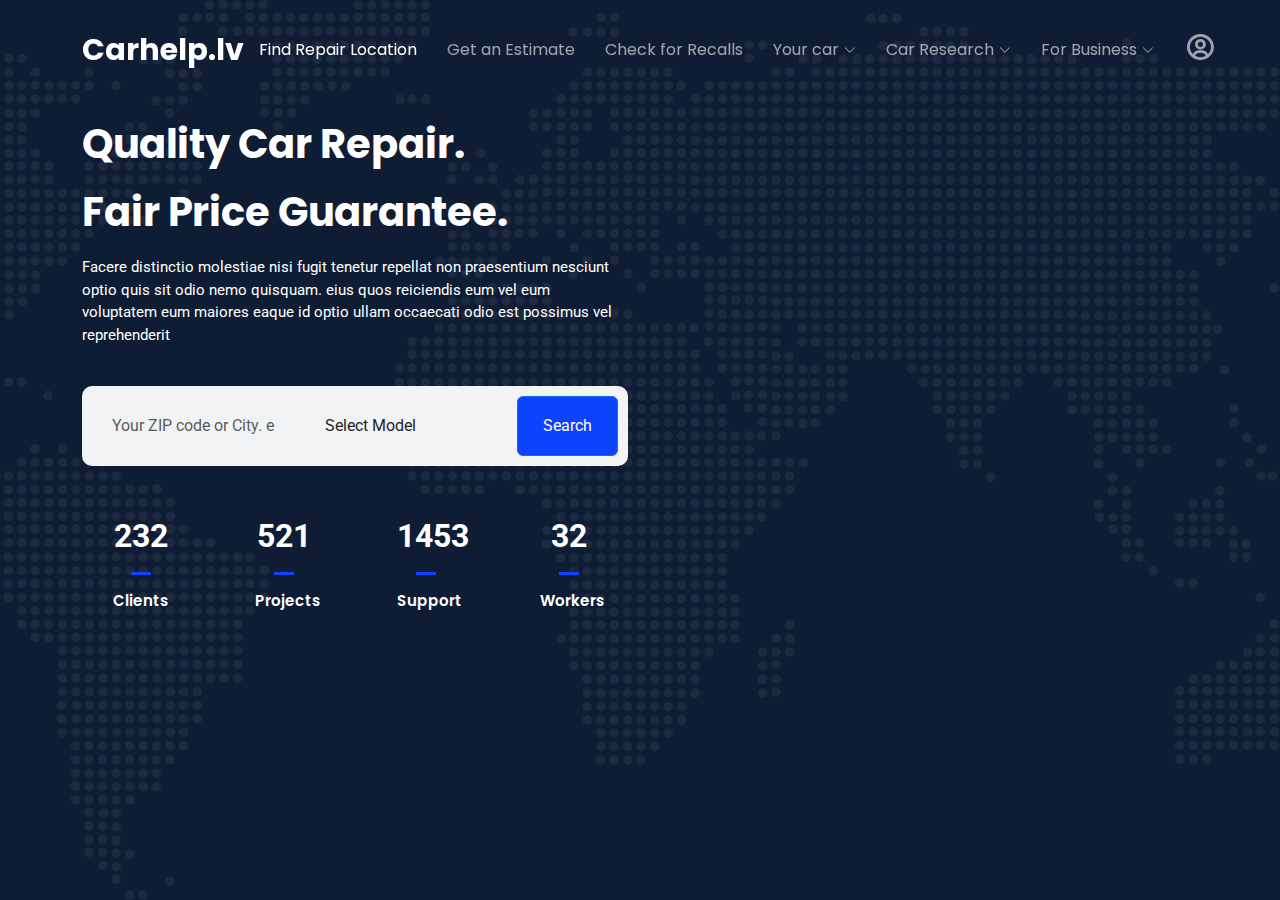
==== commit 29482ce1: "some changes" ====
--- a/index.html
+++ b/index.html
@@ -183,7 +183,7 @@
     </section><!-- /Hero Section -->
 
     <!-- Featured Services Section -->
-    <section id="featured-services" class="featured-services section">
+    <!-- <section id="featured-services" class="featured-services section">
 
       <div class="container">
 
@@ -197,7 +197,7 @@
               <a href="#" class="readmore stretched-link"><span>Learn More</span><i class="bi bi-arrow-right"></i></a>
             </div>
           </div>
-          <!-- End Service Item -->
+          
 
           <div class="col-lg-4 col-md-6 service-item d-flex" data-aos="fade-up" data-aos-delay="200">
             <div class="icon flex-shrink-0"><i class="fa-solid fa-truck"></i></div>
@@ -206,7 +206,7 @@
               <p class="description">Minim veniam, quis nostrud exercitation ullamco laboris nisi ut aliquip ex ea commodo consequat tarad limino ata</p>
               <a href="#" class="readmore stretched-link"><span>Learn More</span><i class="bi bi-arrow-right"></i></a>
             </div>
-          </div><!-- End Service Item -->
+          </div>
 
           <div class="col-lg-4 col-md-6 service-item d-flex" data-aos="fade-up" data-aos-delay="300">
             <div class="icon flex-shrink-0"><i class="fa-solid fa-truck-ramp-box"></i></div>
@@ -215,16 +215,17 @@
               <p class="description">Duis aute irure dolor in reprehenderit in voluptate velit esse cillum dolore eu fugiat nulla pariatur</p>
               <a href="#" class="readmore stretched-link"><span>Learn More</span><i class="bi bi-arrow-right"></i></a>
             </div>
-          </div><!-- End Service Item -->
-
-        </div>
-
-      </div>
-
-    </section><!-- /Featured Services Section -->
+          </div>
+
+        </div>
+
+      </div>
+
+    </section> -->
+    <!-- /Featured Services Section -->
 
     <!-- About Section -->
-    <section id="about" class="about section">
+    <!-- <section id="about" class="about section">
 
       <div class="container">
 
@@ -269,17 +270,17 @@
 
       </div>
 
-    </section><!-- /About Section -->
+    </section> -->
+    <!-- /About Section -->
 
     <!-- Services Section -->
-    <section id="services" class="services section">
-
-      <!-- Section Title -->
+    <!-- <section id="services" class="services section">
+
       <div class="container section-title" data-aos="fade-up">
         <span>Our Services<br></span>
         <h2>Our ServiceS</h2>
         <p>Necessitatibus eius consequatur ex aliquid fuga eum quidem sint consectetur velit</p>
-      </div><!-- End Section Title -->
+      </div>
 
       <div class="container">
 
@@ -293,7 +294,7 @@
               <h3>Storage</h3>
               <p>Cumque eos in qui numquam. Aut aspernatur perferendis sed atque quia voluptas quisquam repellendus temporibus itaqueofficiis odit</p>
             </div>
-          </div><!-- End Card Item -->
+          </div>
 
           <div class="col-lg-4 col-md-6" data-aos="fade-up" data-aos-delay="200">
             <div class="card">
@@ -303,7 +304,7 @@
               <h3><a href="#" class="stretched-link">Logistics</a></h3>
               <p>Asperiores provident dolor accusamus pariatur dolore nam id audantium ut et iure incidunt molestiae dolor ipsam ducimus occaecati nisi</p>
             </div>
-          </div><!-- End Card Item -->
+          </div>
 
           <div class="col-lg-4 col-md-6" data-aos="fade-up" data-aos-delay="300">
             <div class="card">
@@ -313,7 +314,7 @@
               <h3><a href="#" class="stretched-link">Cargo</a></h3>
               <p>Dicta quam similique quia architecto eos nisi aut ratione aut ipsum reiciendis sit doloremque oluptatem aut et molestiae ut et nihil</p>
             </div>
-          </div><!-- End Card Item -->
+          </div>
 
           <div class="col-lg-4 col-md-6" data-aos="fade-up" data-aos-delay="400">
             <div class="card">
@@ -323,7 +324,7 @@
               <h3><a href="#" class="stretched-link">Trucking</a></h3>
               <p>Dicta quam similique quia architecto eos nisi aut ratione aut ipsum reiciendis sit doloremque oluptatem aut et molestiae ut et nihil</p>
             </div>
-          </div><!-- End Card Item -->
+          </div>
 
           <div class="col-lg-4 col-md-6" data-aos="fade-up" data-aos-delay="500">
             <div class="card">
@@ -333,7 +334,7 @@
               <h3>Packaging</h3>
               <p>Illo consequuntur quisquam delectus praesentium modi dignissimos facere vel cum onsequuntur maiores beatae consequatur magni voluptates</p>
             </div>
-          </div><!-- End Card Item -->
+          </div>
 
           <div class="col-lg-4 col-md-6" data-aos="fade-up" data-aos-delay="600">
             <div class="card">
@@ -343,13 +344,14 @@
               <h3><a href="#" class="stretched-link">Warehousing</a></h3>
               <p>Quas assumenda non occaecati molestiae. In aut earum sed natus eatae in vero. Ab modi quisquam aut nostrum unde et qui est non quo nulla</p>
             </div>
-          </div><!-- End Card Item -->
-
-        </div>
-
-      </div>
-
-    </section><!-- /Services Section -->
+          </div>
+
+        </div>
+
+      </div>
+
+    </section> -->
+    <!-- /Services Section -->
 
     <!-- Call To Action Section -->
     <!-- <section id="call-to-action" class="call-to-action section dark-background">
@@ -526,7 +528,7 @@
     <!-- /Pricing Section -->
 
     <!-- Testimonials Section -->
-    <section id="testimonials" class="testimonials section dark-background">
+    <!-- <section id="testimonials" class="testimonials section dark-background">
 
       <img src="assets/img/testimonials-bg.jpg" class="testimonials-bg" alt="">
 
@@ -564,7 +566,7 @@
                   <i class="bi bi-quote quote-icon-right"></i>
                 </p>
               </div>
-            </div><!-- End testimonial item -->
+            </div>
 
             <div class="swiper-slide">
               <div class="testimonial-item">
@@ -580,7 +582,7 @@
                   <i class="bi bi-quote quote-icon-right"></i>
                 </p>
               </div>
-            </div><!-- End testimonial item -->
+            </div>
 
             <div class="swiper-slide">
               <div class="testimonial-item">
@@ -596,7 +598,7 @@
                   <i class="bi bi-quote quote-icon-right"></i>
                 </p>
               </div>
-            </div><!-- End testimonial item -->
+            </div>
 
             <div class="swiper-slide">
               <div class="testimonial-item">
@@ -612,7 +614,7 @@
                   <i class="bi bi-quote quote-icon-right"></i>
                 </p>
               </div>
-            </div><!-- End testimonial item -->
+            </div>
 
             <div class="swiper-slide">
               <div class="testimonial-item">
@@ -628,7 +630,7 @@
                   <i class="bi bi-quote quote-icon-right"></i>
                 </p>
               </div>
-            </div><!-- End testimonial item -->
+            </div>
 
           </div>
           <div class="swiper-pagination"></div>
@@ -636,17 +638,17 @@
 
       </div>
 
-    </section><!-- /Testimonials Section -->
+    </section> -->
+    <!-- /Testimonials Section -->
 
     <!-- Faq Section -->
-    <section id="faq" class="faq section">
-
-      <!-- Section Title -->
+    <!-- <section id="faq" class="faq section">
+
       <div class="container section-title" data-aos="fade-up">
         <span>Frequently Asked Questions</span>
         <h2>Frequently Asked Questions</h2>
         <p>Necessitatibus eius consequatur ex aliquid fuga eum quidem sint consectetur velit</p>
-      </div><!-- End Section Title -->
+      </div>
 
       <div class="container">
 
@@ -663,7 +665,7 @@
                   <p>Feugiat pretium nibh ipsum consequat. Tempus iaculis urna id volutpat lacus laoreet non curabitur gravida. Venenatis lectus magna fringilla urna porttitor rhoncus dolor purus non.</p>
                 </div>
                 <i class="faq-toggle bi bi-chevron-right"></i>
-              </div><!-- End Faq item-->
+              </div>
 
               <div class="faq-item" data-aos="fade-up" data-aos-delay="300">
                 <i class="faq-icon bi bi-question-circle"></i>
@@ -672,7 +674,7 @@
                   <p>Dolor sit amet consectetur adipiscing elit pellentesque habitant morbi. Id interdum velit laoreet id donec ultrices. Fringilla phasellus faucibus scelerisque eleifend donec pretium. Est pellentesque elit ullamcorper dignissim. Mauris ultrices eros in cursus turpis massa tincidunt dui.</p>
                 </div>
                 <i class="faq-toggle bi bi-chevron-right"></i>
-              </div><!-- End Faq item-->
+              </div>
 
               <div class="faq-item" data-aos="fade-up" data-aos-delay="400">
                 <i class="faq-icon bi bi-question-circle"></i>
@@ -681,7 +683,7 @@
                   <p>Eleifend mi in nulla posuere sollicitudin aliquam ultrices sagittis orci. Faucibus pulvinar elementum integer enim. Sem nulla pharetra diam sit amet nisl suscipit. Rutrum tellus pellentesque eu tincidunt. Lectus urna duis convallis convallis tellus. Urna molestie at elementum eu facilisis sed odio morbi quis</p>
                 </div>
                 <i class="faq-toggle bi bi-chevron-right"></i>
-              </div><!-- End Faq item-->
+              </div>
 
               <div class="faq-item" data-aos="fade-up" data-aos-delay="500">
                 <i class="faq-icon bi bi-question-circle"></i>
@@ -690,7 +692,7 @@
                   <p>Dolor sit amet consectetur adipiscing elit pellentesque habitant morbi. Id interdum velit laoreet id donec ultrices. Fringilla phasellus faucibus scelerisque eleifend donec pretium. Est pellentesque elit ullamcorper dignissim. Mauris ultrices eros in cursus turpis massa tincidunt dui.</p>
                 </div>
                 <i class="faq-toggle bi bi-chevron-right"></i>
-              </div><!-- End Faq item-->
+              </div>
 
               <div class="faq-item" data-aos="fade-up" data-aos-delay="600">
                 <i class="faq-icon bi bi-question-circle"></i>
@@ -699,21 +701,22 @@
                   <p>Molestie a iaculis at erat pellentesque adipiscing commodo. Dignissim suspendisse in est ante in. Nunc vel risus commodo viverra maecenas accumsan. Sit amet nisl suscipit adipiscing bibendum est. Purus gravida quis blandit turpis cursus in</p>
                 </div>
                 <i class="faq-toggle bi bi-chevron-right"></i>
-              </div><!-- End Faq item-->
-
-            </div>
-
-          </div>
-
-        </div>
-
-      </div>
-
-    </section><!-- /Faq Section -->
+              </div>
+
+            </div>
+
+          </div>
+
+        </div>
+
+      </div>
+
+    </section> -->
+    <!-- /Faq Section -->
 
   </main>
 
-  <footer id="footer" class="footer dark-background">
+  <!-- <footer id="footer" class="footer dark-background">
 
     <div class="container footer-top">
       <div class="row gy-4">
@@ -767,21 +770,19 @@
     <div class="container copyright text-center mt-4">
       <p>© <span>Copyright</span> <strong class="px-1 sitename">Logis</strong> <span>All Rights Reserved</span></p>
       <div class="credits">
-        <!-- All the links in the footer should remain intact. -->
-        <!-- You can delete the links only if you've purchased the pro version. -->
-        <!-- Licensing information: https://bootstrapmade.com/license/ -->
-        <!-- Purchase the pro version with working PHP/AJAX contact form: [buy-url] -->
-        Designed by <a href="https://bootstrapmade.com/">BootstrapMade</a>
+        Designed by <a href="https://encode.uz/">MENZ UZB</a>
       </div>
     </div>
 
-  </footer>
+  </footer> -->
 
   <!-- Scroll Top -->
   <a href="#" id="scroll-top" class="scroll-top d-flex align-items-center justify-content-center"><i class="bi bi-arrow-up-short"></i></a>
 
   <!-- Preloader -->
   <div id="preloader"></div>
+
+  <script src="https://code.jquery.com/jquery-3.5.1.slim.min.js"></script>
 
   <!-- Vendor JS Files -->
   <script src="assets/vendor/bootstrap/js/bootstrap.bundle.min.js"></script>
--- a/assets/css/main.css
+++ b/assets/css/main.css
@@ -886,7 +886,7 @@
 --------------------------------------------------------------*/
 .hero {
   width: 100%;
-  min-height: 50vh;
+  min-height: 100vh;
   position: relative;
   padding: 120px 0 60px 0;
 }
@@ -2053,6 +2053,7 @@
   max-width: 30%;
   border-top: 1px solid #d1d1d1;
   background-color: #f7f8fa;
+  background-image: url(assets/img/world-dotted-map.png);
   padding: 20px;
   overflow-y: auto;
   max-height: 100vh; /* Set max height to make it scrollable */
@@ -2078,10 +2079,11 @@
   position: relative;
 }
 
-#location_maps #sidebar-back.show {
+#location_maps #sidebar-back.show{
   width: 100%;
   max-width: 30%;
   border-top: 1px solid #d1d1d1;
+  z-index: 2;
   background-color: #f7f8fa;
   padding: 20px;
   overflow-y: auto;
@@ -2090,7 +2092,7 @@
   top: 0;
   left: 0;
   bottom: 0;
-  transition: transform 0.4s ease-in-out;
+  transition: all 0.4s ease;
   display: block;
 }
 
@@ -2099,6 +2101,59 @@
   display: none;
 }
 
+#location_maps .sidebar-back .gallery_image {
+  position: absolute;
+  top: 0;
+  width: 100%;
+  left: 0;
+  right: 0;
+  height: 100%;
+  background-size: cover;
+  background-position: center;
+  -webkit-filter: grayscale(1);
+  -moz-filter: grayscale(1);
+  -o-filter: grayscale(1);
+  -ms-filter: grayscale(1);
+  filter: grayscale(1);
+  transition: all .3s ease;
+  border-radius: 10px;
+}
+
+#location_maps .sidebar-back .gallery_image:hover {
+  filter: grayscale(0);
+  cursor: pointer;
+}
+
+#location_maps .sidebar-back .wrapper {
+  position: relative;
+  height: 250px;
+  margin-bottom: 15px;
+}
+
+.wrapper {
+  padding: 20px;
+}
+
+#location_maps .advanced-filter {
+  display: block;
+  border-left: 1px solid #d1d1d1;
+  background-color: #f7f8fa;
+  position: fixed;
+  height: 100vh;
+  top: 0;
+  bottom: 0;
+  left: -1000%;
+  padding: 20px;
+}
+
+#location_maps .advanced-filter.show {
+  width: 30%;
+  max-width: 30%;
+  z-index: 999999;
+  left: 30%;
+}
+
+
 .mr-15 {
   margin-right: 15px;
 }
@@ -2106,4 +2161,182 @@
 #location_maps .carousel-item {
   background-color: red;
   padding: 25px;
+}
+
+/* Dropdown */
+
+.custom-dropdown {
+  position: relative;
+  display: inline-block;
+  border: 1px solid #007aff ;
+  border-radius: 5px;
+}
+
+.dropdown-btn {
+  background-color: transparent;
+  color: black;
+  border: 1px solid #007aff ;
+  border-radius: 5px;
+  padding: 10px;
+  font-size: 16px;
+  border: none;
+  cursor: pointer;
+}
+
+.dropdown-content {
+  display: none;
+  height: 150px;
+  overflow-y: scroll;
+  position: absolute;
+  background-color: #f1f1f1;
+  min-width: 160px;
+  box-shadow: 0px 8px 16px 0px rgba(0,0,0,0.2);
+  z-index: 1;
+}
+
+.dropdown-content .dropdown-item {
+  color: black;
+  padding: 12px 16px;
+  display: flex;
+  align-items: center;
+  cursor: pointer;
+}
+
+.dropdown-content .dropdown-item img {
+  width: 14px;
+  margin-right: 8px;
+  filter: grayscale(1);
+}
+
+.dropdown-content .dropdown-item:hover img {
+  filter: grayscale(0);
+}
+
+.dropdown-content .dropdown-item:hover {
+  background-color: #ddd;
+}
+
+.show {display: block;}
+
+.choose_car_container .col-md-6 {
+  margin-bottom: 15px;;
+}
+
+.leaflet-control-attribution.leaflet-control {
+  display: none;
+}
+
+/* width */
+::-webkit-scrollbar {
+  width: 2px;
+}
+
+/* Track */
+::-webkit-scrollbar-track {
+  background: #f1f1f1;
+}
+
+/* Handle */
+::-webkit-scrollbar-thumb {
+  background: #888;
+}
+
+/* Handle on hover */
+::-webkit-scrollbar-thumb:hover {
+  background: #555;
+}
+
+.rating-marker {
+  background-color: #fff;
+  padding: 15px;
+  border-radius: 25px;
+  display: flex;
+  justify-content: center;
+  align-items: center;
+  width: 80px;
+}
+
+/* Mobile Header */
+.mobile-header {
+  display: none;
+}
+
+
+@media screen and (max-width: 990px) {
+  .mobile-header .bx-menu {
+    background-color: white;
+    padding: 25px;
+    border-radius: 50%;
+
+    position: absolute;
+    right: 25px;
+    top: 25px;
+    z-index: 999999;
+    font-size: 24px;
+  }
+
+  .mobile-header {
+    display: block;
+  }
+
+  .sidebar {
+
+  }
+
+  .mobile-header i {
+    transition: all .3s ease;
+  }
+
+  .active-from-bottom {
+    position: absolute!important;
+    display: block!important;
+    bottom: 0;
+    left: 0;
+    z-index: 9999;
+    right: 0;
+    height: 400px;
+    width: 100%;
+    max-width: 100%!important;
+  }
+
+  .active-from-bottom .advanced-filter,
+  .active-from-bottom .sidebar-back {
+    right: 0!important;
+    left: 0!important;
+    position: absolute;
+    bottom: 0%!important;
+    width: 100%!important;
+    max-width: 100%!important;
+    height: 100%!important;
+    max-width: 100%;
+    transform: translateY(1000%);
+    transition: all .3s ease;
+  }
+
+  .active-from-bottom .advanced-filter.show,
+  .active-from-bottom .sidebar-back {
+    overflow-y: scroll;
+    height: 100%;
+    transform: translateY(calc(100% - 290px));
+  }
+
+  .active-from-bottom .sidebar-back {
+    transform: translateY(0)!important;
+  }
+
+  .active-from-bottom .sidebar-back {
+
+  }
+
+  /* #drag {
+    position: absolute;
+    left: 0;
+    right: 0;
+    bottom: 0;
+    z-index: 9999;
+    width: 100%;
+    height: 8px;
+    background-color: red;
+    cursor: n-resize;
+  } */
 }